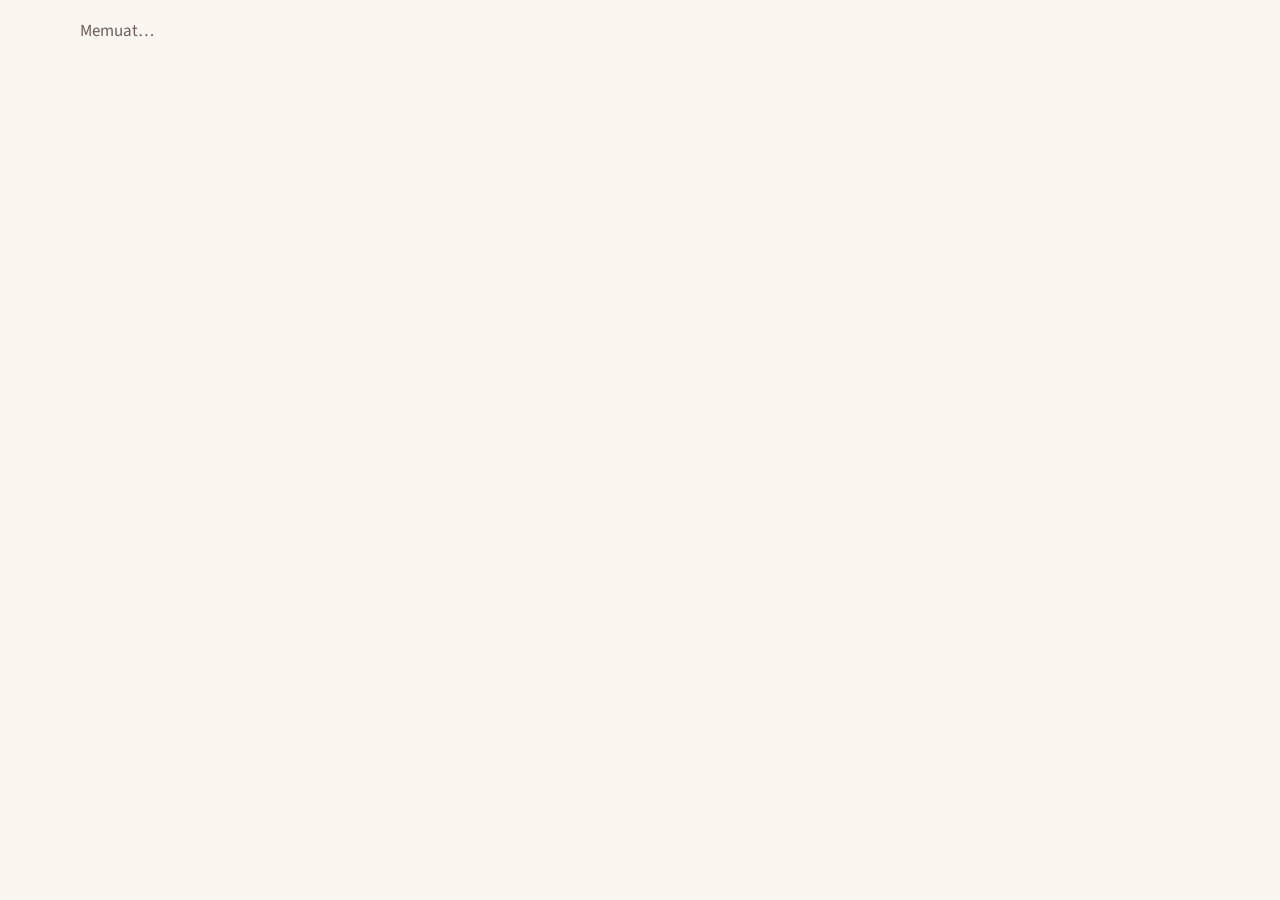
==== index.html @ d8d0bf96 "Add files via upload" ====
<!doctype html>
<html lang="id">
<head>
<meta charset="utf-8">
<meta name="viewport" content="width=device-width, initial-scale=1">
<title>Catatan Danal — Blog & Portofolio</title>
<meta name="description" content="Blog dan portofolio Radinal Rudianto, S.Pd — pendidikan, karakter, dan nilai-nilai Minangkabau.">
<meta property="og:type" content="website">
<meta property="og:title" content="Catatan Danal — Blog & Portofolio">
<meta property="og:description" content="Blog dan portofolio Radinal Rudianto, S.Pd — pendidikan, karakter, dan nilai-nilai Minangkabau.">
<link rel="icon" href="favicon.svg" type="image/svg+xml">
<link rel="preconnect" href="https://fonts.googleapis.com">
<link rel="preconnect" href="https://fonts.gstatic.com" crossorigin>
<link href="https://fonts.googleapis.com/css2?family=Fraunces:opsz,wght@9..144,500;9..144,700&family=Source+Sans+3:wght@400;600;700&family=Source+Serif+4:ital,opsz,wght@0,8..60,400;0,8..60,600;1,8..60,400&display=swap" rel="stylesheet">
<script>
(function(){try{var t=localStorage.getItem('theme');if(!t)t=matchMedia('(prefers-color-scheme: dark)').matches?'dark':'light';document.documentElement.setAttribute('data-theme',t);}catch(e){document.documentElement.setAttribute('data-theme','light');}})();
</script>
<link rel="stylesheet" href="./style.css">
</head>
<body data-page="home">
<div id="chrome-top"></div>
<main id="main" class="wrap"><p class="muted loading">Memuat…</p><noscript><p>Situs ini memerlukan JavaScript untuk menampilkan isi.</p></noscript></main>
<div id="chrome-bottom"></div>
<script src="./app.js"></script>
</body>
</html>
---- style.css ----
/* Catatan Danal — tema merah · hitam · emas (nuansa marawa Minangkabau) */
:root {
  --bg: #fbf7f0;
  --surface: #ffffff;
  --ink: #1d1612;
  --muted: #6b5f55;
  --line: #e7ddcf;
  --brand: #8c1d1d;
  --brand-hover: #701414;
  --on-brand: #fff7ea;
  --gold: #c8922a;
  --gold-soft: #f6e8c6;
  --shadow: 0 1px 2px rgba(60, 30, 10, .06), 0 8px 24px rgba(60, 30, 10, .06);
  --serif: "Fraunces", Georgia, "Times New Roman", serif;
  --read: "Source Serif 4", Georgia, serif;
  --sans: "Source Sans 3", system-ui, -apple-system, "Segoe UI", Roboto, sans-serif;
  --radius: 14px;
}
[data-theme="dark"] {
  --bg: #15100d;
  --surface: #1f1914;
  --ink: #f2e9dd;
  --muted: #b3a493;
  --line: #36291f;
  --brand: #e0705e;
  --brand-hover: #f08a79;
  --on-brand: #1d0d09;
  --gold: #e3b152;
  --gold-soft: #3a2c14;
  --shadow: 0 1px 2px rgba(0, 0, 0, .4), 0 8px 24px rgba(0, 0, 0, .35);
}

* { box-sizing: border-box; }
html { scroll-behavior: smooth; }
body {
  margin: 0; background: var(--bg); color: var(--ink);
  font: 17px/1.65 var(--sans); -webkit-font-smoothing: antialiased;
  min-height: 100vh; display: flex; flex-direction: column;
}
main { flex: 1; }
img { max-width: 100%; display: block; }
a { color: var(--brand); text-decoration-thickness: 1px; text-underline-offset: 3px; }
a:hover { color: var(--brand-hover); }
h1, h2, h3, h4 { font-family: var(--serif); line-height: 1.2; margin: 0 0 .5em; letter-spacing: -.01em; }
.wrap { width: min(1120px, 100% - 32px); margin-inline: auto; }
.muted { color: var(--muted); }
:focus-visible { outline: 3px solid var(--gold); outline-offset: 2px; border-radius: 6px; }
.sr-only { position: absolute; width: 1px; height: 1px; overflow: hidden; clip: rect(0 0 0 0); }

/* ---------- Header ---------- */
.stripe { height: 6px; background: linear-gradient(90deg, #8c1d1d 0 34%, #1d1612 34% 67%, #c8922a 67% 100%); }
.site-header { position: sticky; top: 0; z-index: 20; background: color-mix(in srgb, var(--bg) 88%, transparent); backdrop-filter: blur(10px); border-bottom: 1px solid var(--line); }
.bar { display: flex; align-items: center; gap: 16px; height: 64px; }
.brand { display: flex; align-items: center; gap: 10px; font: 700 20px var(--serif); color: var(--ink); text-decoration: none; margin-right: auto; }
.brand .mark { width: 34px; height: 34px; border-radius: 9px; display: grid; place-items: center; background: var(--brand); color: var(--gold-soft); font-size: 20px; box-shadow: inset 0 -5px 0 #1d1612, inset 0 -8px 0 var(--gold); }
[data-theme="dark"] .brand .mark { color: #2a1308; box-shadow: inset 0 -5px 0 #120c08, inset 0 -8px 0 var(--gold); }
.nav { display: flex; gap: 4px; }
.nav a { padding: 8px 14px; border-radius: 999px; color: var(--ink); text-decoration: none; font-weight: 600; font-size: 15.5px; }
.nav a:hover { background: var(--gold-soft); }
.nav a[aria-current="page"] { background: var(--brand); color: var(--on-brand); }
.icon-btn { width: 40px; height: 40px; display: grid; place-items: center; border-radius: 999px; border: 1px solid var(--line); background: var(--surface); color: var(--ink); cursor: pointer; }
.icon-btn:hover { border-color: var(--gold); }
.icon-btn svg { width: 19px; height: 19px; }
#menuBtn { display: none; }
[data-theme="dark"] .i-moon, [data-theme="light"] .i-sun { display: none; }

/* ---------- Tombol & chip ---------- */
.btn { display: inline-flex; align-items: center; gap: 8px; padding: 12px 22px; border-radius: 999px; font-weight: 700; text-decoration: none; border: 2px solid var(--brand); background: var(--brand); color: var(--on-brand); cursor: pointer; font-size: 16px; font-family: var(--sans); }
.btn:hover { background: var(--brand-hover); border-color: var(--brand-hover); color: var(--on-brand); }
.btn.ghost { background: transparent; color: var(--brand); }
.btn.ghost:hover { background: var(--gold-soft); color: var(--brand-hover); }
.chips { display: flex; flex-wrap: wrap; gap: 8px; margin: 0; padding: 0; list-style: none; }
.chip { padding: 6px 14px; border-radius: 999px; border: 1px solid var(--line); background: var(--surface); color: var(--ink); font: 600 14.5px var(--sans); cursor: pointer; text-decoration: none; }
.chip:hover { border-color: var(--gold); }
.chip[aria-pressed="true"] { background: var(--ink); color: var(--bg); border-color: var(--ink); }
.chip small { opacity: .65; margin-left: 4px; }

/* ---------- Hero ---------- */
.hero { display: grid; grid-template-columns: 1.35fr 1fr; gap: 56px; align-items: center; padding: 72px 0 56px; }
.eyebrow { display: inline-block; font: 700 13px var(--sans); letter-spacing: .14em; text-transform: uppercase; color: var(--brand); margin-bottom: 14px; }
.hero h1 { font-size: clamp(2.2rem, 5.2vw, 3.8rem); font-weight: 700; margin-bottom: 20px; }
.hero h1 em { font-style: normal; color: var(--brand); }
.hero p.lead { font-size: 1.15rem; color: var(--muted); max-width: 34em; margin: 0 0 28px; }
.hero .actions { display: flex; flex-wrap: wrap; gap: 12px; }
.frame { position: relative; width: min(100%, 340px); aspect-ratio: 4 / 5; margin-inline: auto; border-radius: 999px 999px 28px 28px; background: radial-gradient(120% 90% at 30% 10%, #a82a2a, #5e1010 70%); display: grid; place-items: center; overflow: hidden; box-shadow: var(--shadow); border: 5px solid var(--surface); outline: 2px solid var(--gold); }
.frame::after { content: ""; position: absolute; inset: auto 0 0 0; height: 36px; background: repeating-linear-gradient(45deg, var(--gold) 0 10px, #1d1612 10px 20px); opacity: .95; }
.frame img { width: 100%; height: 100%; object-fit: cover; }
.frame .initial { font: 700 9rem/1 var(--serif); color: var(--gold-soft); text-shadow: 0 6px 0 rgba(0, 0, 0, .25); margin-bottom: 30px; }

.divider { height: 14px; margin: 8px 0; opacity: .7; background: url("data:image/svg+xml;utf8,<svg xmlns='http://www.w3.org/2000/svg' width='28' height='14' viewBox='0 0 28 14'><path d='M14 1 L21 7 L14 13 L7 7 Z' fill='none' stroke='%23c8922a' stroke-width='1.4'/></svg>") repeat-x center; }

/* ---------- Seksi & kartu ---------- */
.section { padding: 44px 0; }
.section-head { display: flex; align-items: end; justify-content: space-between; gap: 16px; margin-bottom: 24px; flex-wrap: wrap; }
.section-head h2 { font-size: 1.9rem; margin: 0; }
.section-head a { font-weight: 700; text-decoration: none; }
.grid { display: grid; grid-template-columns: repeat(auto-fill, minmax(300px, 1fr)); gap: 22px; }
.card { background: var(--surface); border: 1px solid var(--line); border-radius: var(--radius); box-shadow: var(--shadow); overflow: hidden; display: flex; flex-direction: column; transition: transform .18s ease, border-color .18s ease; }
.card:hover { transform: translateY(-3px); border-color: var(--gold); }
.card-link { display: flex; flex-direction: column; gap: 8px; padding: 22px; color: inherit; text-decoration: none; height: 100%; }
.card .cover { aspect-ratio: 16 / 9; object-fit: cover; width: 100%; border-bottom: 1px solid var(--line); }
.card h3 { font-size: 1.28rem; margin: 0; }
.card p { margin: 0; color: var(--muted); font-size: 15.5px; }
.kicker { font: 700 12.5px var(--sans); letter-spacing: .12em; text-transform: uppercase; color: var(--brand); }
.meta { margin-top: auto; padding-top: 10px; font-size: 14px; color: var(--muted); }
.badge { display: inline-block; align-self: flex-start; font: 700 12px var(--sans); padding: 3px 10px; border-radius: 999px; background: var(--gold-soft); color: var(--ink); border: 1px solid var(--gold); }
.card .go { font-weight: 700; margin-top: 6px; }

.about-strip { display: grid; grid-template-columns: auto 1fr; gap: 28px; align-items: center; background: var(--surface); border: 1px solid var(--line); border-radius: 20px; padding: 28px; box-shadow: var(--shadow); }
.about-strip .avatar { width: 96px; height: 96px; border-radius: 50%; background: var(--brand); color: var(--gold-soft); display: grid; place-items: center; font: 700 2.6rem var(--serif); overflow: hidden; border: 3px solid var(--gold); }
.about-strip .avatar img { width: 100%; height: 100%; object-fit: cover; }
.about-strip p { margin: 0 0 12px; color: var(--muted); }

/* ---------- Halaman daftar ---------- */
.page-head { padding: 56px 0 24px; }
.page-head h1 { font-size: clamp(2rem, 4.5vw, 3rem); margin-bottom: 10px; }
.page-head p { color: var(--muted); max-width: 40em; margin: 0; font-size: 1.08rem; }
.toolbar { display: flex; flex-direction: column; gap: 14px; margin: 8px 0 28px; }
.search { position: relative; max-width: 460px; }
.search input { width: 100%; padding: 12px 16px 12px 44px; border-radius: 999px; border: 1px solid var(--line); background: var(--surface); color: var(--ink); font: 16px var(--sans); }
.search input:focus { outline: 3px solid var(--gold); outline-offset: 1px; border-color: var(--gold); }
.search svg { position: absolute; left: 15px; top: 50%; transform: translateY(-50%); width: 18px; height: 18px; color: var(--muted); }
.empty { padding: 48px 24px; text-align: center; border: 2px dashed var(--line); border-radius: var(--radius); color: var(--muted); }

/* ---------- Artikel ---------- */
.progress { position: fixed; top: 0; left: 0; height: 4px; width: 0; background: var(--gold); z-index: 40; }
.post { width: min(720px, 100% - 32px); margin: 0 auto; padding: 48px 0 24px; }
.post .back { display: inline-block; margin-bottom: 22px; font-weight: 600; text-decoration: none; color: var(--muted); }
.post h1 { font-size: clamp(2rem, 5vw, 3rem); margin: 10px 0 14px; }
.post .meta { margin: 0 0 28px; padding: 0; }
.post .hero-img { border-radius: var(--radius); margin: 0 0 32px; width: 100%; border: 1px solid var(--line); }
.prose { font-family: var(--read); font-size: 1.2rem; line-height: 1.75; }
.prose > * + * { margin-top: 1.2em; }
.prose h2 { font-size: 1.7rem; margin-top: 2em; }
.prose h3 { font-size: 1.35rem; margin-top: 1.6em; }
.prose h2, .prose h3 { scroll-margin-top: 90px; }
.prose a { font-weight: 600; }
.prose blockquote { margin-inline: 0; padding: 4px 0 4px 22px; border-left: 4px solid var(--gold); color: var(--muted); font-style: italic; }
.prose img { border-radius: 12px; margin-inline: auto; }
.prose ul, .prose ol { padding-left: 1.4em; }
.prose li + li { margin-top: .35em; }
.prose code { font: .88em ui-monospace, SFMono-Regular, Menlo, monospace; background: var(--gold-soft); padding: 2px 6px; border-radius: 6px; }
.prose pre { background: #1d1612; color: #f6e8c6; padding: 18px 20px; border-radius: 12px; overflow-x: auto; line-height: 1.55; }
.prose pre code { background: none; padding: 0; color: inherit; font-size: .88rem; }
.prose hr { border: 0; height: 14px; background: url("data:image/svg+xml;utf8,<svg xmlns='http://www.w3.org/2000/svg' width='28' height='14' viewBox='0 0 28 14'><path d='M14 1 L21 7 L14 13 L7 7 Z' fill='none' stroke='%23c8922a' stroke-width='1.4'/></svg>") repeat-x center; margin: 2.2em 0; }
.prose table { border-collapse: collapse; width: 100%; font: 16px var(--sans); display: block; overflow-x: auto; }
.prose th, .prose td { border: 1px solid var(--line); padding: 8px 12px; text-align: left; }
.prose th { background: var(--gold-soft); }
.prose > p:first-of-type::first-letter { font: 700 3.4em/.9 var(--serif); float: left; padding: 6px 10px 0 0; color: var(--brand); }
.post-foot { margin-top: 44px; padding-top: 24px; border-top: 1px solid var(--line); display: flex; flex-direction: column; gap: 22px; }
.share { display: flex; flex-wrap: wrap; gap: 10px; align-items: center; }
.share span { font-weight: 700; }
.pager { display: grid; grid-template-columns: 1fr 1fr; gap: 14px; }
.pager a { display: block; padding: 16px 18px; border: 1px solid var(--line); border-radius: var(--radius); background: var(--surface); text-decoration: none; color: var(--ink); }
.pager a:hover { border-color: var(--gold); }
.pager small { display: block; color: var(--muted); font-weight: 600; }
.pager a:last-child { text-align: right; }
.author-box { display: flex; gap: 16px; align-items: center; background: var(--gold-soft); padding: 18px 20px; border-radius: var(--radius); }
.author-box .avatar { flex: none; width: 56px; height: 56px; border-radius: 50%; background: var(--brand); color: var(--gold-soft); display: grid; place-items: center; font: 700 1.6rem var(--serif); overflow: hidden; }
.author-box .avatar img { width: 100%; height: 100%; object-fit: cover; }
.author-box p { margin: 0; font-size: 15.5px; }

/* ---------- Tentang ---------- */
.about { display: grid; grid-template-columns: 340px 1fr; gap: 56px; padding: 56px 0; align-items: start; }
.about h1 { font-size: clamp(2rem, 4.5vw, 3rem); }
.about .role { color: var(--brand); font-weight: 700; margin: 0 0 22px; }
.about p { font-size: 1.1rem; }
.focus { display: grid; grid-template-columns: repeat(auto-fill, minmax(220px, 1fr)); gap: 14px; margin: 18px 0 30px; padding: 0; list-style: none; }
.focus li { background: var(--surface); border: 1px solid var(--line); border-left: 4px solid var(--gold); border-radius: 10px; padding: 14px 16px; }
.focus strong { display: block; font-family: var(--serif); margin-bottom: 2px; }
.focus span { color: var(--muted); font-size: 15px; }

/* ---------- Footer ---------- */
.site-footer { margin-top: 56px; background: #1d1612; color: #e9dcc8; }
.site-footer .stripe { height: 5px; }
.foot { display: flex; flex-wrap: wrap; gap: 20px; justify-content: space-between; align-items: center; padding: 28px 0; font-size: 15px; }
.foot a { color: #f6e8c6; }
.foot ul { display: flex; flex-wrap: wrap; gap: 6px 18px; list-style: none; padding: 0; margin: 0; }
.foot p { margin: 0; }
.toast { position: fixed; left: 50%; bottom: 28px; transform: translateX(-50%); background: var(--ink); color: var(--bg); padding: 10px 18px; border-radius: 999px; font-weight: 600; z-index: 50; }
.error-box { margin: 60px auto; max-width: 600px; padding: 28px; border: 2px dashed var(--brand); border-radius: var(--radius); background: var(--surface); }

/* ---------- Responsif ---------- */
@media (max-width: 860px) {
  .hero { grid-template-columns: 1fr; gap: 36px; padding-top: 40px; }
  .hero .frame { order: -1; width: min(60%, 240px); }
  .frame .initial { font-size: 6rem; }
  .about { grid-template-columns: 1fr; gap: 28px; }
  .about .frame { width: min(70%, 260px); }
  .about-strip { grid-template-columns: 1fr; }
  #menuBtn { display: grid; }
  .nav { display: none; position: absolute; top: 64px; left: 0; right: 0; flex-direction: column; background: var(--bg); border-bottom: 1px solid var(--line); padding: 10px 16px 16px; }
  .nav.open { display: flex; }
  .nav a { padding: 12px 14px; }
}
@media (max-width: 520px) {
  body { font-size: 16.5px; }
  .grid { grid-template-columns: 1fr; }
  .pager { grid-template-columns: 1fr; }
  .pager a:last-child { text-align: left; }
  .prose { font-size: 1.1rem; }
}
@media (prefers-reduced-motion: reduce) { * { transition: none !important; scroll-behavior: auto !important; } }
@media print { .site-header, .site-footer, .share, .pager, .progress, .stripe { display: none !important; } body { background: #fff; color: #000; } }
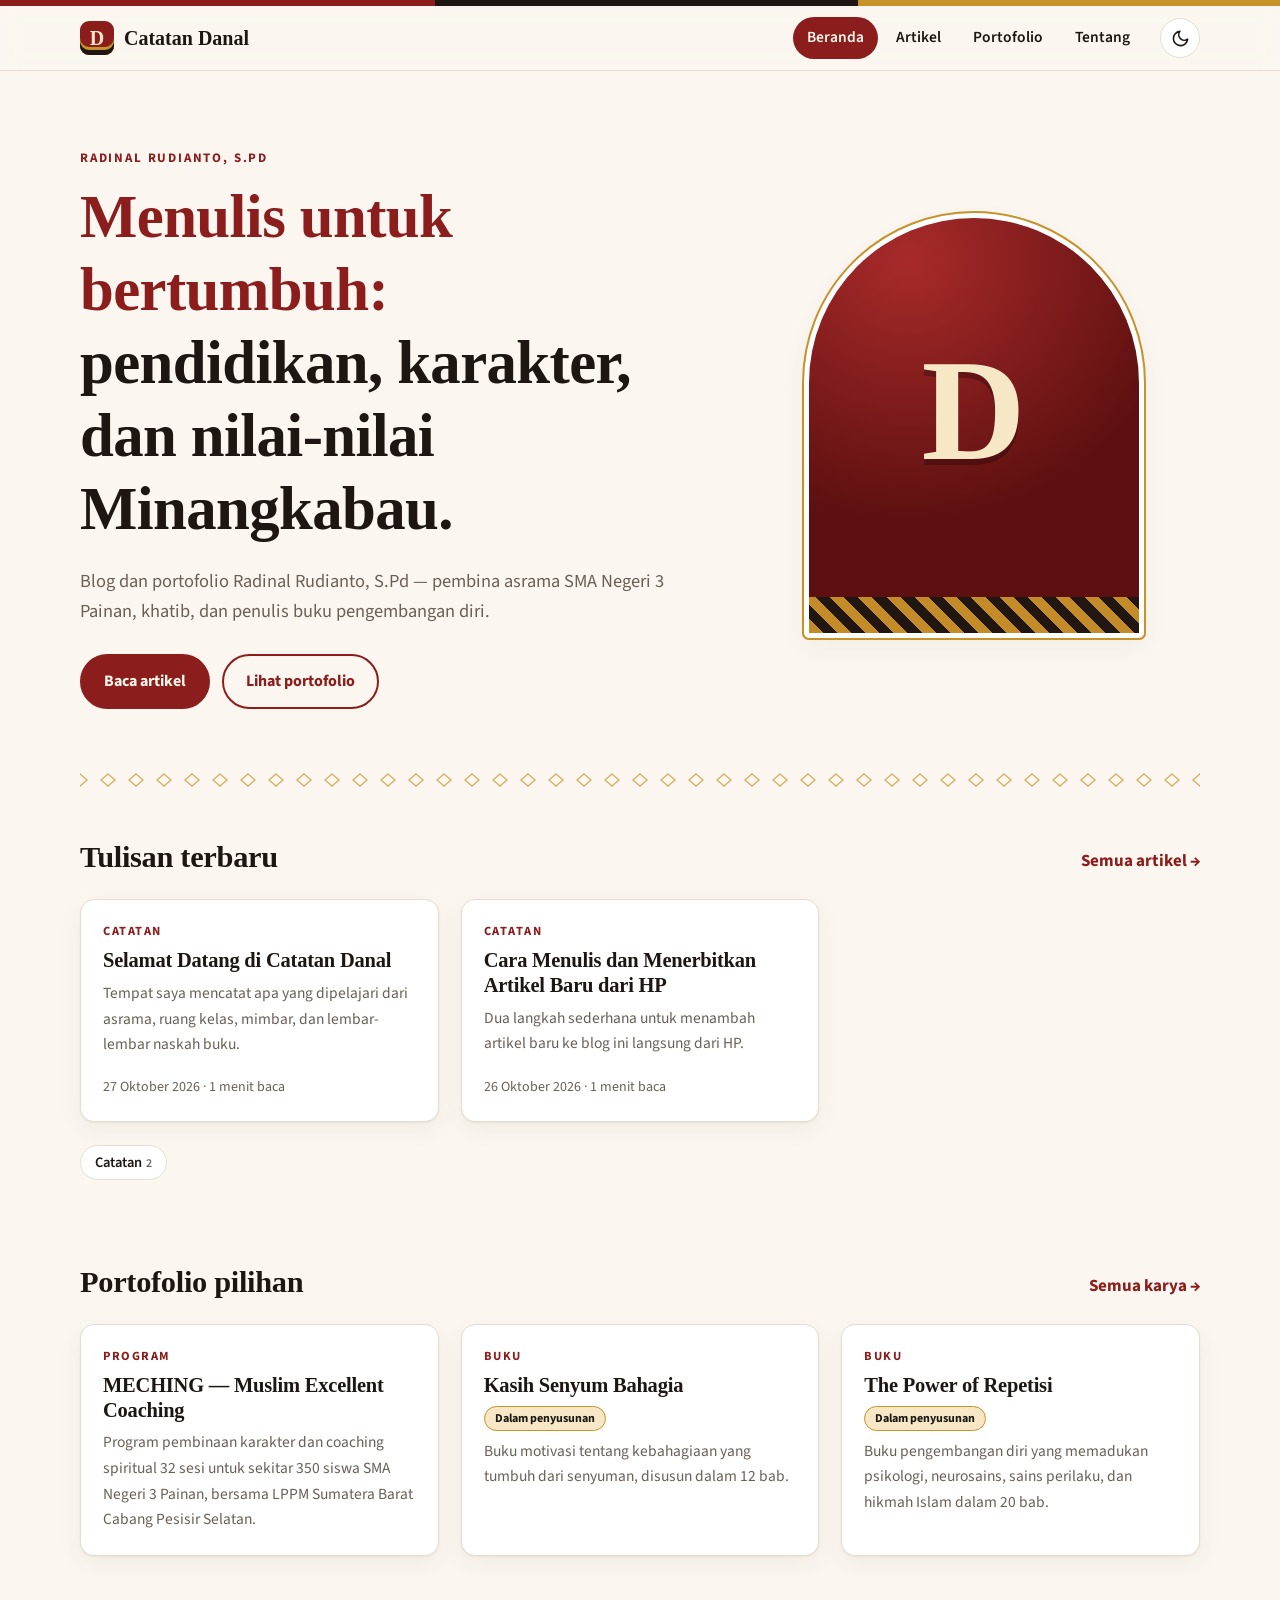
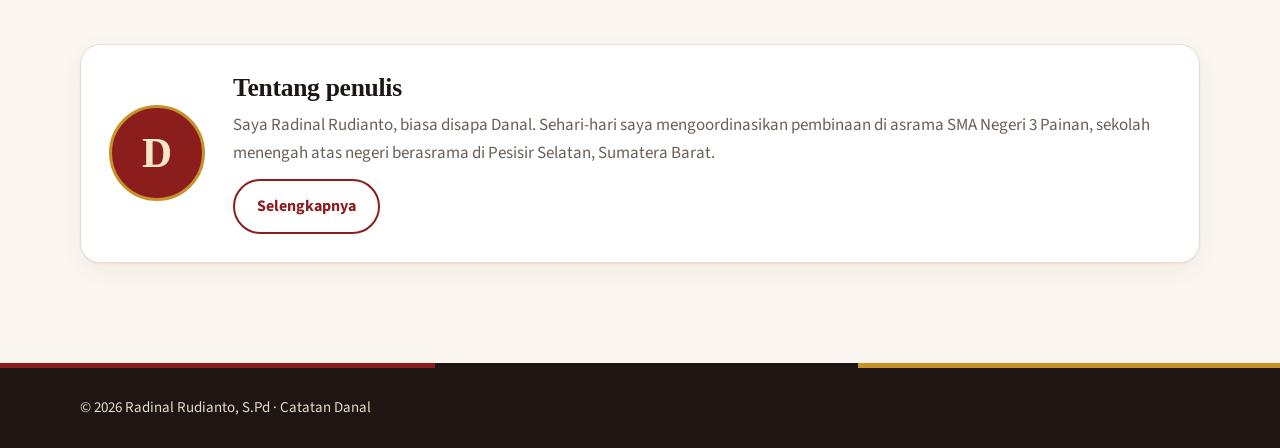
==== commit d223d5a5: "Add files via upload" ====
--- a/index.html
+++ b/index.html
@@ -21,6 +21,315 @@
 <div id="chrome-top"></div>
 <main id="main" class="wrap"><p class="muted loading">Memuat…</p><noscript><p>Situs ini memerlukan JavaScript untuk menampilkan isi.</p></noscript></main>
 <div id="chrome-bottom"></div>
-<script src="./app.js"></script>
+<script>/* Catatan Danal (versi HP) — pengaturan: site.json. Artikel: daftar-artikel.txt + berkas artikel-*.txt */
+(() => {
+  'use strict';
+  const $ = (s, r = document) => r.querySelector(s);
+  const esc = (s) => String(s ?? '').replace(/[&<>"']/g, (c) => ({ '&': '&amp;', '<': '&lt;', '>': '&gt;', '"': '&quot;', "'": '&#39;' }[c]));
+  const fmtDate = (d) => {
+    try { return new Date(d + 'T00:00:00').toLocaleDateString('id-ID', { day: 'numeric', month: 'long', year: 'numeric' }); }
+    catch { return d; }
+  };
+  const page = document.body.dataset.page;
+  const main = $('#main');
+  let site, posts = [];
+
+  const ICON = {
+    sun: '<svg class="i-sun" viewBox="0 0 24 24" fill="none" stroke="currentColor" stroke-width="2" stroke-linecap="round"><circle cx="12" cy="12" r="4"/><path d="M12 2v2M12 20v2M4.9 4.9l1.4 1.4M17.7 17.7l1.4 1.4M2 12h2M20 12h2M4.9 19.1l1.4-1.4M17.7 6.3l1.4-1.4"/></svg>',
+    moon: '<svg class="i-moon" viewBox="0 0 24 24" fill="none" stroke="currentColor" stroke-width="2" stroke-linecap="round" stroke-linejoin="round"><path d="M21 12.8A9 9 0 1 1 11.2 3a7 7 0 0 0 9.8 9.8z"/></svg>',
+    menu: '<svg viewBox="0 0 24 24" fill="none" stroke="currentColor" stroke-width="2" stroke-linecap="round"><path d="M4 6h16M4 12h16M4 18h16"/></svg>',
+    search: '<svg viewBox="0 0 24 24" fill="none" stroke="currentColor" stroke-width="2" stroke-linecap="round"><circle cx="11" cy="11" r="7"/><path d="M20 20l-3.5-3.5"/></svg>',
+  };
+
+  async function getJSON(u) {
+    const r = await fetch(u, { cache: 'no-cache' });
+    if (!r.ok) throw new Error(u + ' → ' + r.status);
+    return JSON.parse(await r.text());
+  }
+  const socialLinks = () => {
+    const s = site.social || {}, out = [];
+    const add = (label, v, make) => { v = (v || '').trim(); if (v) out.push({ label, href: /^https?:|^mailto:/.test(v) ? v : make(v) }); };
+    add('WhatsApp', s.whatsapp, (v) => 'https://wa.me/' + v.replace(/\D/g, ''));
+    add('Instagram', s.instagram, (v) => 'https://instagram.com/' + v.replace(/^@/, ''));
+    add('YouTube', s.youtube, (v) => 'https://youtube.com/@' + v.replace(/^@/, ''));
+    add('Facebook', s.facebook, (v) => 'https://facebook.com/' + v);
+    add('TikTok', s.tiktok, (v) => 'https://tiktok.com/@' + v.replace(/^@/, ''));
+    add('GitHub', s.github, (v) => 'https://github.com/' + v);
+    add('Email', s.email, (v) => 'mailto:' + v);
+    return out;
+  };
+  const initial = () => esc((site.author.short || site.author.name || 'D').trim().charAt(0).toUpperCase());
+  const avatar = (cls) =>
+    `<div class="${cls}">${site.author.photo ? `<img src="${esc(site.author.photo)}" alt="Foto ${esc(site.author.short)}">` : initial()}</div>`;
+  const frame = () => `<div class="frame">${site.author.photo
+    ? `<img src="${esc(site.author.photo)}" alt="Foto ${esc(site.author.short)}">`
+    : `<span class="initial">${initial()}</span>`}</div>`;
+  async function getText(u) {
+    const r = await fetch(u, { cache: 'no-cache' });
+    if (!r.ok) throw new Error(u + ' → ' + r.status);
+    return r.text();
+  }
+  function parsePost(slug, raw) {
+    raw = raw.replace(/^﻿/, '').replace(/\r\n/g, '\n');
+    const m = raw.match(/^---\n([\s\S]*?)\n---\n?/);
+    const meta = {};
+    let body = raw;
+    if (m) {
+      body = raw.slice(m[0].length);
+      for (const line of m[1].split('\n')) {
+        const i = line.indexOf(':');
+        if (i < 1) continue;
+        meta[line.slice(0, i).trim().toLowerCase()] = line.slice(i + 1).trim().replace(/^["']|["']$/g, '');
+      }
+    }
+    if (/^(true|ya|yes)$/i.test(meta.draft || '')) return null;
+    const text = body.replace(/```[\s\S]*?```/g, ' ').replace(/!\[[^\]]*\]\([^)]*\)/g, ' ')
+      .replace(/\[([^\]]+)\]\([^)]*\)/g, '$1').replace(/[#>*_`~|-]+/g, ' ').replace(/\s+/g, ' ').trim();
+    const words = text ? text.split(' ').length : 0;
+    const d = meta.tanggal || meta.date || '';
+    return {
+      slug, body,
+      title: meta.judul || meta.title || slug.replace(/^artikel-/, '').replace(/-/g, ' '),
+      date: /^\d{4}-\d{2}-\d{2}$/.test(d) ? d : new Date().toISOString().slice(0, 10),
+      category: meta.kategori || meta.category || 'Umum',
+      tags: (meta.tag || meta.tags || '').split(',').map((t) => t.trim()).filter(Boolean),
+      excerpt: meta.ringkasan || meta.excerpt || (text.length > 170 ? text.slice(0, 167).replace(/\s+\S*$/, '') + '…' : text),
+      cover: meta.gambar || meta.cover || '',
+      readingTime: Math.max(1, Math.round(words / 200)),
+    };
+  }
+  async function loadPosts() {
+    const names = (await getText('daftar-artikel.txt')).replace(/\r/g, '').split('\n')
+      .map((l) => l.trim()).filter((l) => l && !l.startsWith('#'))
+      .map((l) => l.replace(/\.txt$/, '')).filter((l) => /^[\w-]+$/.test(l));
+    const got = await Promise.all(names.map(async (slug) => {
+      try { return parsePost(slug, await getText(slug + '.txt')); }
+      catch (e) { console.warn('Artikel dilewati (berkas tidak ditemukan):', slug); return null; }
+    }));
+    return got.filter(Boolean).sort((a, b) => (a.date < b.date ? 1 : a.date > b.date ? -1 : a.slug.localeCompare(b.slug)));
+  }
+  const postUrl = (slug) => 'post.html?p=' + encodeURIComponent(slug);
+
+  function postCard(p) {
+    return `<article class="card">${p.cover ? `<img class="cover" loading="lazy" src="${esc(p.cover)}" alt="">` : ''}
+      <a class="card-link" href="${postUrl(p.slug)}">
+        <span class="kicker">${esc(p.category)}</span>
+        <h3>${esc(p.title)}</h3>
+        <p>${esc(p.excerpt)}</p>
+        <div class="meta">${fmtDate(p.date)} · ${p.readingTime} menit baca</div>
+      </a></article>`;
+  }
+  function workCard(w) {
+    const inner = `<span class="kicker">${esc(w.category)}</span>
+      <h3>${esc(w.title)}</h3>
+      ${w.status ? `<span class="badge">${esc(w.status)}</span>` : ''}
+      <p>${esc(w.description)}</p>
+      ${w.link ? '<span class="go">Lihat →</span>' : ''}`;
+    return `<article class="card">${w.link
+      ? `<a class="card-link" href="${esc(w.link)}" target="_blank" rel="noopener">${inner}</a>`
+      : `<div class="card-link">${inner}</div>`}</article>`;
+  }
+  const countBy = (arr, key) => {
+    const m = new Map();
+    arr.forEach((x) => m.set(x[key], (m.get(x[key]) || 0) + 1));
+    return [...m.entries()].sort((a, b) => b[1] - a[1] || a[0].localeCompare(b[0]));
+  };
+
+  /* ---------- Rangka halaman ---------- */
+  function buildChrome() {
+    document.documentElement.lang = 'id';
+    const nav = site.nav.map((n) => `<a href="${esc(n.href)}"${n.page === page || (page === 'post' && n.page === 'blog') ? ' aria-current="page"' : ''}>${esc(n.label)}</a>`).join('');
+    $('#chrome-top').innerHTML = `<div class="stripe"></div>
+      <header class="site-header"><div class="wrap bar">
+        <a class="brand" href="./"><span class="mark">${initial()}</span><span>${esc(site.title)}</span></a>
+        <nav class="nav" id="nav" aria-label="Menu utama">${nav}</nav>
+        <button class="icon-btn" id="themeBtn" aria-label="Ganti tema terang/gelap">${ICON.sun}${ICON.moon}</button>
+        <button class="icon-btn" id="menuBtn" aria-label="Buka menu" aria-expanded="false">${ICON.menu}</button>
+      </div></header>`;
+    const soc = socialLinks();
+    $('#chrome-bottom').innerHTML = `<footer class="site-footer"><div class="stripe"></div><div class="wrap foot">
+      <p>© ${new Date().getFullYear()} ${esc(site.author.name)} · ${esc(site.title)}</p>
+      <ul>${soc.map((s) => `<li><a href="${esc(s.href)}" target="_blank" rel="noopener">${s.label}</a></li>`).join('')}</ul>
+    </div></footer>`;
+    $('#themeBtn').addEventListener('click', () => {
+      const t = document.documentElement.getAttribute('data-theme') === 'dark' ? 'light' : 'dark';
+      document.documentElement.setAttribute('data-theme', t);
+      try { localStorage.setItem('theme', t); } catch (e) { /* abaikan */ }
+    });
+    $('#menuBtn').addEventListener('click', (e) => {
+      const open = $('#nav').classList.toggle('open');
+      e.currentTarget.setAttribute('aria-expanded', open);
+    });
+  }
+  function setMeta(title, desc) {
+    document.title = title;
+    const set = (sel, attr, v) => { const el = $(sel); if (el) el.setAttribute(attr, v); };
+    if (desc) { set('meta[name="description"]', 'content', desc); set('meta[property="og:description"]', 'content', desc); }
+    set('meta[property="og:title"]', 'content', title);
+  }
+  function fail(e) {
+    console.error(e);
+    main.innerHTML = `<div class="error-box"><h2>Situs belum bisa memuat data</h2>
+      <p>Jika Anda membuka <code>index.html</code> langsung dari penyimpanan HP/komputer, browser memblokir pemuatan data. Situs baru berfungsi setelah diunggah (GitHub Pages / Netlify); lihat PANDUAN.txt.</p></div>`;
+  }
+
+  /* ---------- Halaman ---------- */
+  function home() {
+    setMeta(site.title + ' — Blog & Portofolio', site.description);
+    const latest = posts.slice(0, 6);
+    const cats = countBy(posts, 'category');
+    main.innerHTML = `
+      <section class="hero">
+        <div>
+          <span class="eyebrow">${esc(site.author.name)}</span>
+          <h1>${esc(site.tagline).replace(/^(\S+ \S+ \S+)/, '<em>$1</em>')}</h1>
+          <p class="lead">${esc(site.description)}</p>
+          <div class="actions"><a class="btn" href="blog.html">Baca artikel</a><a class="btn ghost" href="portfolio.html">Lihat portofolio</a></div>
+        </div>
+        ${frame()}
+      </section>
+      <div class="divider" aria-hidden="true"></div>
+      <section class="section">
+        <div class="section-head"><h2>Tulisan terbaru</h2><a href="blog.html">Semua artikel →</a></div>
+        ${latest.length ? `<div class="grid">${latest.map(postCard).join('')}</div>` : '<div class="empty">Belum ada artikel. Tambahkan nama berkas artikel di <code>daftar-artikel.txt</code>.</div>'}
+        ${cats.length ? `<ul class="chips" style="margin-top:26px">${cats.map(([c, n]) => `<li><a class="chip" href="blog.html?cat=${encodeURIComponent(c)}">${esc(c)}<small>${n}</small></a></li>`).join('')}</ul>` : ''}
+      </section>
+      <section class="section">
+        <div class="section-head"><h2>Portofolio pilihan</h2><a href="portfolio.html">Semua karya →</a></div>
+        <div class="grid">${site.portfolio.slice(0, 3).map(workCard).join('')}</div>
+      </section>
+      <section class="section">
+        <div class="about-strip">${avatar('avatar')}
+          <div><h2 style="margin-bottom:8px">Tentang penulis</h2><p>${esc(site.author.bio[0] || '')}</p><a class="btn ghost" href="about.html">Selengkapnya</a></div>
+        </div>
+      </section>`;
+  }
+
+  function blog() {
+    setMeta('Artikel — ' + site.title, 'Kumpulan artikel ' + site.author.short + ' tentang pendidikan, karakter, dan nilai-nilai Minangkabau.');
+    const params = new URLSearchParams(location.search);
+    let cat = params.get('cat') || '', q = params.get('q') || '';
+    const cats = countBy(posts, 'category');
+    main.innerHTML = `
+      <div class="page-head"><h1>Artikel</h1><p>${posts.length} tulisan. Cari berdasarkan kata kunci atau pilih topik.</p></div>
+      <div class="toolbar">
+        <label class="search"><span class="sr-only">Cari artikel</span>${ICON.search}<input id="q" type="search" placeholder="Cari judul, topik, atau tag…" value="${esc(q)}"></label>
+        <div class="chips" id="cats"></div>
+      </div>
+      <div id="list" class="grid" aria-live="polite"></div>`;
+    const draw = () => {
+      $('#cats').innerHTML = [['', posts.length], ...cats].map(([c, n]) =>
+        `<button class="chip" data-c="${esc(c)}" aria-pressed="${c === cat}">${c ? esc(c) : 'Semua'}<small>${n}</small></button>`).join('');
+      const needle = q.trim().toLowerCase();
+      const rows = posts.filter((p) => (!cat || p.category === cat) &&
+        (!needle || (p.title + ' ' + p.excerpt + ' ' + p.category + ' ' + p.tags.join(' ')).toLowerCase().includes(needle)));
+      $('#list').innerHTML = rows.length ? rows.map(postCard).join('') : '<div class="empty" style="grid-column:1/-1">Tidak ada artikel yang cocok.</div>';
+      const u = new URL(location.href);
+      cat ? u.searchParams.set('cat', cat) : u.searchParams.delete('cat');
+      needle ? u.searchParams.set('q', q) : u.searchParams.delete('q');
+      history.replaceState(null, '', u);
+    };
+    $('#q').addEventListener('input', (e) => { q = e.target.value; draw(); });
+    $('#cats').addEventListener('click', (e) => { const b = e.target.closest('[data-c]'); if (b) { cat = b.dataset.c; draw(); } });
+    draw();
+  }
+
+  async function post() {
+    const slug = new URLSearchParams(location.search).get('p') || '';
+    const meta = posts.find((p) => p.slug === slug);
+    if (!/^[\w-]+$/.test(slug) || !meta) return notFound();
+    const md = meta.body;
+    setMeta(meta.title + ' — ' + site.title, meta.excerpt);
+    const og = (p, v) => { const m = document.createElement('meta'); m.setAttribute('property', p); m.content = v; document.head.appendChild(m); };
+    og('og:url', location.href);
+    if (meta.cover) og('og:image', new URL(meta.cover, location.href).href);
+    const html = DOMPurify.sanitize(marked.parse(md, { mangle: false, headerIds: false }), { ADD_ATTR: ['target'] });
+    const i = posts.findIndex((p) => p.slug === slug);
+    const newer = posts[i - 1], older = posts[i + 1];
+    main.className = '';
+    main.innerHTML = `<article class="post">
+      <a class="back" href="blog.html">← Semua artikel</a>
+      <span class="kicker">${esc(meta.category)}</span>
+      <h1>${esc(meta.title)}</h1>
+      <p class="meta">${esc(site.author.short)} · ${fmtDate(meta.date)} · ${meta.readingTime} menit baca</p>
+      ${meta.cover ? `<img class="hero-img" src="${esc(meta.cover)}" alt="">` : ''}
+      <div class="prose" id="prose">${html}</div>
+      <div class="post-foot">
+        ${meta.tags.length ? `<ul class="chips">${meta.tags.map((t) => `<li><a class="chip" href="blog.html?q=${encodeURIComponent(t)}">#${esc(t)}</a></li>`).join('')}</ul>` : ''}
+        <div class="share"><span>Bagikan:</span>
+          <a class="chip" target="_blank" rel="noopener" href="https://wa.me/?text=${encodeURIComponent(meta.title + ' — ' + location.href)}">WhatsApp</a>
+          <a class="chip" target="_blank" rel="noopener" href="https://www.facebook.com/sharer/sharer.php?u=${encodeURIComponent(location.href)}">Facebook</a>
+          <button class="chip" id="copy" type="button">Salin tautan</button></div>
+        <div class="author-box">${avatar('avatar')}<p><strong>${esc(site.author.name)}</strong><br>${esc(site.author.role)}</p></div>
+        <nav class="pager" aria-label="Artikel lain">
+          ${older ? `<a href="${postUrl(older.slug)}"><small>← Sebelumnya</small>${esc(older.title)}</a>` : '<span></span>'}
+          ${newer ? `<a href="${postUrl(newer.slug)}"><small>Berikutnya →</small>${esc(newer.title)}</a>` : '<span></span>'}
+        </nav>
+      </div></article>`;
+    $('#prose').querySelectorAll('a[href^="http"]').forEach((a) => { a.target = '_blank'; a.rel = 'noopener'; });
+    $('#prose').querySelectorAll('img').forEach((im) => { im.loading = 'lazy'; });
+    $('#copy').addEventListener('click', async () => {
+      try { await navigator.clipboard.writeText(location.href); toast('Tautan disalin'); } catch (e) { toast('Salin manual dari address bar'); }
+    });
+    const bar = document.createElement('div'); bar.className = 'progress'; document.body.appendChild(bar);
+    addEventListener('scroll', () => {
+      const h = document.documentElement; const t = h.scrollHeight - h.clientHeight;
+      bar.style.width = (t > 0 ? (h.scrollTop / t) * 100 : 0) + '%';
+    }, { passive: true });
+  }
+
+  function portfolio() {
+    setMeta('Portofolio — ' + site.title, 'Program, buku, dokumen, dan pelatihan yang dikerjakan ' + site.author.short + '.');
+    const items = site.portfolio; let cat = '';
+    const cats = countBy(items, 'category');
+    main.innerHTML = `<div class="page-head"><h1>Portofolio</h1><p>Program, buku, dokumen kelembagaan, dan pelatihan yang saya rancang dan kerjakan.</p></div>
+      <div class="toolbar"><div class="chips" id="cats"></div></div><div id="list" class="grid"></div>`;
+    const draw = () => {
+      $('#cats').innerHTML = [['', items.length], ...cats].map(([c, n]) =>
+        `<button class="chip" data-c="${esc(c)}" aria-pressed="${c === cat}">${c ? esc(c) : 'Semua'}<small>${n}</small></button>`).join('');
+      $('#list').innerHTML = items.filter((w) => !cat || w.category === cat).map(workCard).join('');
+    };
+    $('#cats').addEventListener('click', (e) => { const b = e.target.closest('[data-c]'); if (b) { cat = b.dataset.c; draw(); } });
+    draw();
+  }
+
+  function about() {
+    const a = site.author, soc = socialLinks();
+    setMeta('Tentang — ' + site.title, a.bio[0]);
+    main.innerHTML = `<section class="about">
+      <div>${frame()}</div>
+      <div>
+        <h1>${esc(a.name)}</h1>
+        <p class="role">${esc(a.role)} · ${esc(a.location)}</p>
+        ${a.bio.map((p) => `<p>${esc(p)}</p>`).join('')}
+        <h2 style="margin-top:34px;font-size:1.5rem">Yang saya tekuni</h2>
+        <ul class="focus">${a.focus.map((f) => `<li><strong>${esc(f.title)}</strong><span>${esc(f.text)}</span></li>`).join('')}</ul>
+        <div class="actions" style="display:flex;gap:12px;flex-wrap:wrap">
+          ${soc.length ? soc.map((s) => `<a class="btn ghost" target="_blank" rel="noopener" href="${esc(s.href)}">${s.label}</a>`).join('') : '<a class="btn ghost" href="blog.html">Baca tulisan saya</a>'}
+        </div>
+      </div></section>`;
+  }
+
+  function notFound() {
+    setMeta('Halaman tidak ditemukan — ' + (site ? site.title : ''));
+    main.innerHTML = `<div class="error-box"><h2>Halaman tidak ditemukan</h2><p>Tautan yang Anda buka tidak ada atau artikelnya sudah dipindahkan.</p><p><a class="btn" href="./">Kembali ke beranda</a></p></div>`;
+  }
+  function toast(msg) {
+    const t = document.createElement('div'); t.className = 'toast'; t.textContent = msg; document.body.appendChild(t);
+    setTimeout(() => t.remove(), 1800);
+  }
+
+  (async () => {
+    try {
+      site = await getJSON('pengaturan.txt');
+      posts = await loadPosts();
+    } catch (e) { return fail(e); }
+    buildChrome();
+    main.innerHTML = '';
+    const routes = { home, blog, post, portfolio, about, notfound: notFound };
+    try { await (routes[page] || notFound)(); } catch (e) { console.error(e); notFound(); }
+  })();
+})();
+</script>
 </body>
 </html>
